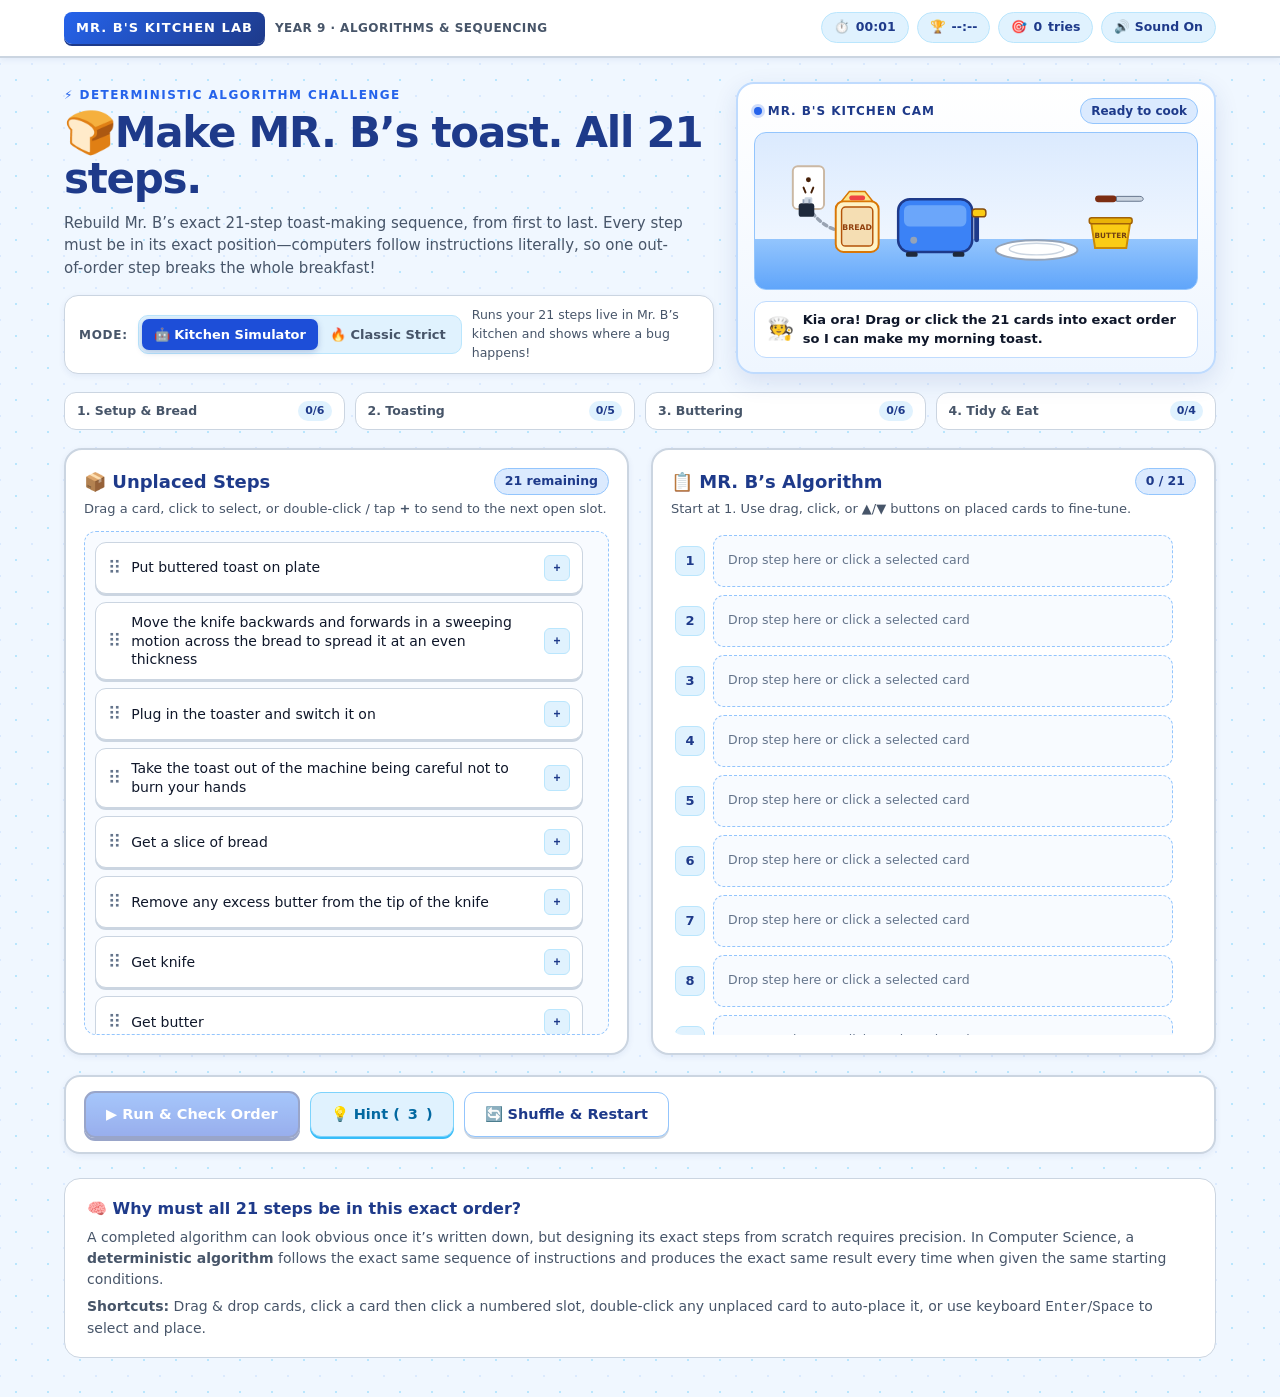
==== cs3toast.html @ d349ec79 "Add files via upload" ====
<!doctype html>
<html lang="en-NZ">
<head>
<meta charset="utf-8">
<meta name="viewport" content="width=device-width, initial-scale=1">
<title>MR. B's Toast | 21-Step Algorithm Challenge</title>
<meta name="description" content="Rebuild Mr. B's exact 21-step toast-making algorithm. Interactive Year 9 sequencing and debugging activity.">
<style>
  :root {
    color-scheme: light;
    --crust: #1d4ed8;
    --crust-dark: #1e3a8a;
    --toast: #2563eb;
    --toast-light: #60a5fa;
    --butter: #ffd84d;
    --butter-light: #fef3c7;
    --jam: #dc2626;
    --purple: #0284c7;
    --ink: #0f172a;
    --muted: #475569;
    --line: #cbd5e1;
    --paper: #ffffff;
    --bg: #f0f7ff;
    --surface: #e0f2fe;
    --success: #15803d;
    --success-bg: #f0fdf4;
    --error: #dc2626;
    --error-bg: #fef2f2;
    --shadow-sm: 0 2px 6px rgba(30, 58, 138, 0.07);
    --shadow-md: 0 8px 24px rgba(30, 58, 138, 0.12);
    --shadow-lg: 0 14px 36px rgba(30, 58, 138, 0.20);
  }

  * { box-sizing: border-box; }

  body {
    margin: 0;
    background: var(--bg);
    background-image:
      radial-gradient(#bae6fd 1.2px, transparent 1.2px),
      radial-gradient(#dbeafe 1.2px, var(--bg) 1.2px);
    background-size: 32px 32px;
    background-position: 0 0, 16px 16px;
    font: 16px/1.5 system-ui, -apple-system, BlinkMacSystemFont, "Segoe UI", Roboto, sans-serif;
    color: var(--ink);
    overflow-x: hidden;
  }

  /* Header */
  header {
    border-bottom: 2px solid var(--line);
    background: var(--paper);
    position: sticky;
    top: 0;
    z-index: 30;
    box-shadow: var(--shadow-sm);
  }

  .header-inner {
    max-width: 1200px;
    margin: auto;
    padding: 12px 24px;
    display: flex;
    justify-content: space-between;
    gap: 12px;
    align-items: center;
    flex-wrap: wrap;
  }

  .brand-wrap {
    display: flex;
    align-items: center;
    gap: 10px;
  }

  .brand-badge {
    background: linear-gradient(135deg, #2563eb 0%, #1e3a8a 100%);
    color: #ffffff;
    font-weight: 900;
    letter-spacing: 0.08em;
    font-size: 13px;
    padding: 6px 12px;
    border-radius: 8px;
    box-shadow: 0 2px 0 var(--crust-dark);
  }

  .tag {
    font-size: 12px;
    font-weight: 700;
    color: var(--muted);
    letter-spacing: 0.04em;
  }

  .hud {
    display: flex;
    align-items: center;
    gap: 8px;
    flex-wrap: wrap;
  }

  .pill {
    display: inline-flex;
    align-items: center;
    gap: 6px;
    background: var(--surface);
    border: 1px solid #bae6fd;
    border-radius: 999px;
    padding: 5px 12px;
    font-size: 12.5px;
    font-weight: 700;
    color: var(--crust-dark);
    font-variant-numeric: tabular-nums;
  }

  .pill button, button.icon-btn {
    appearance: none;
    background: transparent;
    border: 0;
    font: inherit;
    font-weight: 700;
    color: inherit;
    cursor: pointer;
    padding: 0;
    display: inline-flex;
    align-items: center;
    gap: 5px;
  }

  button.icon-btn {
    background: var(--surface);
    border: 1px solid #bae6fd;
    border-radius: 999px;
    padding: 5px 12px;
    font-size: 12.5px;
    color: var(--crust-dark);
    transition: transform 0.1s, background 0.15s, border-color 0.15s;
  }

  button.icon-btn:hover {
    border-color: var(--toast);
    background: #dbeafe;
  }

  button.icon-btn:active {
    transform: translateY(1px);
  }

  /* Main Container */
  main {
    max-width: 1200px;
    margin: auto;
    padding: 24px 24px 40px;
  }

  .hero-grid {
    display: grid;
    grid-template-columns: 1.15fr 0.85fr;
    gap: 22px;
    align-items: stretch;
  }

  .eyebrow {
    display: inline-flex;
    align-items: center;
    gap: 6px;
    font-size: 12px;
    font-weight: 800;
    letter-spacing: 0.12em;
    color: var(--toast);
    text-transform: uppercase;
    margin: 0 0 6px;
  }

  h1 {
    font-size: clamp(28px, 3.8vw, 42px);
    line-height: 1.1;
    letter-spacing: -0.03em;
    margin: 0 0 10px;
    color: var(--crust-dark);
  }

  h1 .toast-icon {
    display: inline-block;
    animation: bobble 2.8s ease-in-out infinite;
    transform-origin: bottom center;
  }

  @keyframes bobble {
    0%, 100% { transform: rotate(-3deg) translateY(0); }
    50% { transform: rotate(4deg) translateY(-3px); }
  }

  .intro {
    color: var(--muted);
    font-size: 15px;
    margin: 0 0 16px;
    max-width: 65ch;
  }

  /* Mode Switcher */
  .mode-bar {
    display: flex;
    flex-wrap: wrap;
    align-items: center;
    gap: 10px;
    background: var(--paper);
    border: 1.5px solid var(--line);
    border-radius: 14px;
    padding: 10px 14px;
    box-shadow: var(--shadow-sm);
  }

  .mode-label {
    font-size: 12px;
    font-weight: 800;
    text-transform: uppercase;
    letter-spacing: 0.06em;
    color: var(--muted);
  }

  .segmented {
    display: inline-flex;
    background: var(--surface);
    border-radius: 10px;
    padding: 3px;
    border: 1px solid #bae6fd;
  }

  .segmented button {
    appearance: none;
    border: 0;
    background: transparent;
    padding: 6px 12px;
    border-radius: 7px;
    font: inherit;
    font-size: 13px;
    font-weight: 700;
    color: var(--muted);
    cursor: pointer;
    transition: all 0.15s ease;
  }

  .segmented button[aria-pressed="true"] {
    background: var(--crust);
    color: #ffffff;
    box-shadow: 0 2px 6px rgba(30, 58, 138, 0.25);
  }

  .mode-desc {
    font-size: 12.5px;
    color: var(--muted);
    flex: 1 1 200px;
  }

  /* Interactive Kitchen Stage */
  .stage-card {
    background: linear-gradient(180deg, #ffffff 0%, #eff6ff 100%);
    border: 2px solid #bfdbfe;
    border-radius: 18px;
    padding: 14px 16px;
    box-shadow: var(--shadow-md);
    display: flex;
    flex-direction: column;
    justify-content: space-between;
    position: relative;
    overflow: hidden;
  }

  .stage-header {
    display: flex;
    justify-content: space-between;
    align-items: center;
    gap: 8px;
    margin-bottom: 6px;
  }

  .stage-title {
    font-size: 12px;
    font-weight: 800;
    letter-spacing: 0.08em;
    text-transform: uppercase;
    color: var(--crust-dark);
    display: flex;
    align-items: center;
    gap: 6px;
  }

  .live-dot {
    width: 8px;
    height: 8px;
    border-radius: 50%;
    background: #2563eb;
    box-shadow: 0 0 0 3px rgba(37, 99, 235, 0.22);
  }

  .stage-status {
    font-size: 12px;
    font-weight: 700;
    color: var(--crust-dark);
    background: #dbeafe;
    padding: 3px 10px;
    border-radius: 999px;
    border: 1px solid #93c5fd;
  }

  .kitchen-viewport {
    width: 100%;
    height: 158px;
    border-radius: 12px;
    background: linear-gradient(180deg, #dbeafe 0%, #eff6ff 68%, #93c5fd 68%, #60a5fa 100%);
    border: 1.5px solid #93c5fd;
    position: relative;
    overflow: hidden;
  }

  .kitchen-viewport svg {
    width: 100%;
    height: 100%;
    display: block;
  }

  .speech-bubble {
    margin-top: 8px;
    background: var(--paper);
    border: 1.5px solid #bfdbfe;
    border-radius: 12px;
    padding: 8px 12px;
    font-size: 13px;
    font-weight: 600;
    color: var(--ink);
    display: flex;
    align-items: center;
    gap: 9px;
    min-height: 44px;
    transition: border-color 0.2s, background 0.2s;
  }

  .speech-bubble.error {
    border-color: var(--error);
    background: var(--error-bg);
    color: #991b1b;
  }

  .speech-bubble.success {
    border-color: var(--success);
    background: var(--success-bg);
    color: #14532d;
  }

  .mr-b-avatar {
    font-size: 22px;
    flex: none;
    line-height: 1;
  }

  /* Phase Progress Strip */
  .phases-bar {
    display: grid;
    grid-template-columns: repeat(4, 1fr);
    gap: 10px;
    margin-top: 18px;
  }

  .phase-chip {
    background: var(--paper);
    border: 1.5px solid var(--line);
    border-radius: 12px;
    padding: 8px 12px;
    display: flex;
    align-items: center;
    justify-content: space-between;
    gap: 8px;
    font-size: 12.5px;
    font-weight: 700;
    color: var(--muted);
    transition: all 0.2s ease;
  }

  .phase-chip.active {
    border-color: var(--toast);
    color: var(--crust-dark);
    background: #eff6ff;
  }

  .phase-chip.done {
    border-color: #4ade80;
    background: var(--success-bg);
    color: var(--success);
  }

  .phase-count {
    font-size: 11px;
    padding: 2px 7px;
    border-radius: 999px;
    background: var(--surface);
    color: var(--crust-dark);
    font-variant-numeric: tabular-nums;
  }

  .phase-chip.done .phase-count {
    background: #bbf7d0;
    color: #14532d;
  }

  /* Two-Column Workspace */
  .layout {
    display: grid;
    grid-template-columns: 1fr 1fr;
    gap: 22px;
    margin-top: 18px;
  }

  .panel {
    background: var(--paper);
    border: 2px solid #cbd5e1;
    border-radius: 18px;
    padding: 18px;
    box-shadow: var(--shadow-sm);
    display: flex;
    flex-direction: column;
  }

  .heading {
    display: flex;
    justify-content: space-between;
    gap: 12px;
    align-items: center;
    margin-bottom: 4px;
  }

  h2 {
    font-size: 18px;
    margin: 0;
    color: var(--crust-dark);
    display: flex;
    align-items: center;
    gap: 8px;
  }

  .count {
    font-size: 12.5px;
    font-weight: 800;
    font-variant-numeric: tabular-nums;
    color: var(--crust-dark);
    background: #dbeafe;
    border: 1px solid #93c5fd;
    padding: 3px 10px;
    border-radius: 999px;
  }

  .hint {
    font-size: 13px;
    color: var(--muted);
    margin: 0 0 12px;
  }

  .bank, .sequence {
    height: clamp(380px, 56vh, 600px);
    min-height: 360px;
    overflow-y: auto;
    overscroll-behavior: contain;
    scrollbar-gutter: stable;
    padding: 4px 8px 8px 4px;
    display: flex;
    flex-direction: column;
    gap: 8px;
    border-radius: 12px;
  }

  .bank {
    background: #f8fbff;
    border: 1.5px dashed #93c5fd;
    padding: 10px;
    transition: background 0.15s, border-color 0.15s;
  }

  .bank.empty {
    justify-content: center;
    align-items: center;
  }

  .bank.empty:after {
    content: "🍞 All 21 steps placed! Hit Check / Run Algorithm below.";
    padding: 24px;
    font-size: 14px;
    font-weight: 700;
    color: var(--muted);
    text-align: center;
  }

  /* Step Cards */
  .card {
    appearance: none;
    display: flex;
    align-items: center;
    text-align: left;
    gap: 10px;
    width: 100%;
    border: 1.5px solid #cbd5e1;
    background: var(--paper);
    border-radius: 11px;
    padding: 10px 12px;
    min-height: 52px;
    font: inherit;
    font-size: 14px;
    font-weight: 500;
    line-height: 1.35;
    color: var(--ink);
    cursor: grab;
    user-select: none;
    touch-action: none;
    flex-shrink: 0;
    box-shadow: 0 2px 0 #cbd5e1;
    transition: transform 0.12s, border-color 0.12s, box-shadow 0.12s, background 0.12s;
  }

  .grip {
    font-size: 18px;
    color: #64748b;
    flex: none;
    line-height: 1;
  }

  .card-text {
    flex: 1;
    overflow-wrap: anywhere;
  }

  .card-actions {
    display: flex;
    align-items: center;
    gap: 4px;
    flex: none;
  }

  .mini-btn {
    appearance: none;
    border: 1px solid #bae6fd;
    background: var(--surface);
    color: var(--crust-dark);
    border-radius: 6px;
    width: 26px;
    height: 26px;
    font-size: 12px;
    font-weight: 800;
    display: inline-flex;
    align-items: center;
    justify-content: center;
    cursor: pointer;
    transition: background 0.12s, border-color 0.12s;
  }

  .mini-btn:hover {
    background: #bae6fd;
    border-color: var(--toast);
  }

  .card:hover:not(:disabled) {
    border-color: var(--toast);
    transform: translateY(-1px);
    box-shadow: 0 4px 10px rgba(37, 99, 235, 0.14);
  }

  .card[aria-pressed="true"] {
    outline: 3px solid var(--toast);
    outline-offset: 1px;
    background: #eff6ff;
    border-color: var(--toast);
  }

  .card:focus-visible, button:focus-visible, .slot:focus-visible {
    outline: 3px solid var(--purple);
    outline-offset: 2px;
  }

  .card.dragging {
    opacity: 0.35;
  }

  .card.hint-glow {
    animation: pulseBlue 1.2s ease-in-out 3;
    border-color: #2563eb;
    background: #dbeafe;
  }

  @keyframes pulseBlue {
    0%, 100% { box-shadow: 0 0 0 0 rgba(37, 99, 235, 0.65); }
    50% { box-shadow: 0 0 0 8px rgba(37, 99, 235, 0); }
  }

  /* Sequence Rows & Slots */
  .row {
    display: grid;
    grid-template-columns: 30px 1fr;
    gap: 8px;
    align-items: center;
    flex-shrink: 0;
  }

  .number {
    font-size: 13px;
    font-weight: 800;
    color: var(--crust-dark);
    background: var(--surface);
    border: 1px solid #bae6fd;
    border-radius: 8px;
    height: 30px;
    display: flex;
    align-items: center;
    justify-content: center;
    font-variant-numeric: tabular-nums;
  }

  .row.sim-running .number {
    background: #2563eb;
    color: #ffffff;
    border-color: #1d4ed8;
    transform: scale(1.1);
  }

  .row.sim-ok .number {
    background: #16a34a;
    color: white;
    border-color: #15803d;
  }

  .row.sim-fail .number {
    background: var(--error);
    color: white;
    border-color: #991b1b;
  }

  .slot {
    min-height: 52px;
    border: 1.5px dashed #93c5fd;
    background: #f8fbff;
    border-radius: 11px;
    display: flex;
    align-items: center;
    position: relative;
    cursor: pointer;
    transition: background 0.12s, border-color 0.12s;
  }

  .slot.empty:after {
    content: "Drop step here or click a selected card";
    font-size: 12.5px;
    color: #64748b;
    padding: 12px 14px;
  }

  .slot.over, .bank.over {
    background: #dbeafe;
    border-color: var(--toast);
    border-style: solid;
  }

  .slot .card {
    border: 0;
    box-shadow: none;
    min-height: 49px;
    border-radius: 9.5px;
    background: #ffffff;
  }

  .row.sim-running .slot {
    border: 2px solid var(--toast);
    background: #eff6ff;
    box-shadow: 0 0 0 4px rgba(37, 99, 235, 0.2);
  }

  .row.sim-ok .slot {
    border: 2px solid #4ade80;
    background: var(--success-bg);
  }

  .row.sim-fail .slot {
    border: 2px solid var(--error);
    background: var(--error-bg);
    animation: shake 0.45s cubic-bezier(.36,.07,.19,.97) both;
  }

  .completed .slot {
    border-style: solid;
    border-color: #4ade80;
    background: var(--success-bg);
  }

  .completed .card {
    cursor: default;
    background: var(--success-bg);
  }

  .completed .number {
    background: var(--success);
    color: white;
    border-color: var(--success);
  }

  /* Controls Bar */
  .controls {
    display: flex;
    justify-content: space-between;
    align-items: center;
    gap: 16px;
    margin-top: 20px;
    background: var(--paper);
    border: 2px solid #cbd5e1;
    border-radius: 16px;
    padding: 14px 18px;
    box-shadow: var(--shadow-sm);
    flex-wrap: wrap;
  }

  .buttons {
    display: flex;
    gap: 10px;
    flex-wrap: wrap;
    align-items: center;
  }

  button.action {
    border: 2px solid var(--crust-dark);
    background: linear-gradient(180deg, #3b82f6 0%, #1d4ed8 100%);
    color: #ffffff;
    border-radius: 11px;
    padding: 11px 20px;
    font: inherit;
    font-size: 14.5px;
    font-weight: 800;
    cursor: pointer;
    box-shadow: 0 3px 0 var(--crust-dark);
    display: inline-flex;
    align-items: center;
    gap: 8px;
    transition: transform 0.1s, filter 0.15s;
  }

  button.action:hover:not(:disabled) {
    filter: brightness(1.08);
    transform: translateY(-1px);
  }

  button.action:active:not(:disabled) {
    transform: translateY(2px);
    box-shadow: 0 1px 0 var(--crust-dark);
  }

  button.secondary {
    background: var(--paper);
    color: var(--crust-dark);
    border: 1.5px solid #93c5fd;
    box-shadow: 0 2px 0 #cbd5e1;
  }

  button.secondary:hover:not(:disabled) {
    background: #eff6ff;
    border-color: var(--toast);
  }

  button.hint-btn {
    background: #e0f2fe;
    color: #0369a1;
    border: 1.5px solid #7dd3fc;
    box-shadow: 0 2px 0 #38bdf8;
  }

  button.hint-btn:hover:not(:disabled) {
    background: #bae6fd;
  }

  button:disabled {
    opacity: 0.45;
    cursor: not-allowed;
    transform: none !important;
  }

  .feedback {
    font-size: 16px;
    font-weight: 800;
    min-height: 26px;
    margin: 0;
  }

  .feedback.error { color: var(--error); }
  .feedback.success { color: var(--success); }

  /* Explanation Footer */
  .explanation {
    margin-top: 24px;
    background: var(--paper);
    border: 1.5px solid #cbd5e1;
    border-radius: 16px;
    padding: 18px 22px;
  }

  .explanation h2 {
    font-size: 16px;
    margin-bottom: 6px;
  }

  .explanation p {
    font-size: 14px;
    color: var(--muted);
    margin: 6px 0 0;
  }

  .note {
    font-size: 12.5px;
    color: var(--muted);
    margin-top: 12px;
  }

  /* Touch Ghost & Confetti Canvas */
  .touch-ghost {
    position: fixed;
    pointer-events: none;
    z-index: 50;
    width: 300px;
    opacity: 0.94;
    box-shadow: var(--shadow-lg);
    transform: rotate(2deg);
  }

  #confetti-canvas {
    position: fixed;
    inset: 0;
    pointer-events: none;
    z-index: 60;
  }

  @keyframes shake {
    10%, 90% { transform: translate3d(-2px, 0, 0); }
    20%, 80% { transform: translate3d(4px, 0, 0); }
    30%, 50%, 70% { transform: translate3d(-6px, 0, 0); }
    40%, 60% { transform: translate3d(6px, 0, 0); }
  }

  .shake-panel {
    animation: shake 0.5s cubic-bezier(.36,.07,.19,.97) both;
  }

  /* Responsive */
  @media (max-width: 900px) {
    .hero-grid {
      grid-template-columns: 1fr;
    }
    .phases-bar {
      grid-template-columns: repeat(2, 1fr);
    }
  }

  @media (max-width: 700px) {
    .header-inner { padding: 10px 14px; }
    .tag { display: none; }
    main { padding: 16px 12px 32px; }
    .layout {
      grid-template-columns: 1fr 1fr;
      gap: 10px;
    }
    .panel {
      padding: 10px 8px;
      border-radius: 14px;
    }
    h2 { font-size: 14px; }
    .hint { font-size: 11.5px; min-height: 34px; }
    .card {
      font-size: 12px;
      padding: 8px 7px;
      min-height: 62px;
      gap: 5px;
    }
    .card-actions {
      flex-direction: column;
      gap: 2px;
    }
    .mini-btn {
      width: 22px;
      height: 22px;
      font-size: 10px;
    }
    .slot { min-height: 62px; }
    .slot .card { min-height: 59px; }
    .slot.empty:after { font-size: 11px; padding: 8px; }
    .row { grid-template-columns: 22px 1fr; gap: 4px; }
    .number { font-size: 11px; height: 24px; }
    .bank, .sequence { height: 54vh; min-height: 340px; }
    .touch-ghost { width: 220px; }
    .controls { flex-direction: column; align-items: stretch; }
    .buttons { justify-content: center; }
  }

  @media (prefers-reduced-motion: reduce) {
    * { transition: none !important; animation: none !important; }
  }
</style>
</head>
<body>
<canvas id="confetti-canvas"></canvas>

<header>
  <div class="header-inner">
    <div class="brand-wrap">
      <span class="brand-badge">MR. B'S KITCHEN LAB</span>
      <span class="tag">YEAR 9 · ALGORITHMS &amp; SEQUENCING</span>
    </div>
    <div class="hud">
      <span class="pill" title="Elapsed time">⏱️ <span id="timer">00:00</span></span>
      <span class="pill" title="Best completion time">🏆 <span id="best-time">--:--</span></span>
      <span class="pill" title="Attempts made">🎯 <span id="attempts">0</span> tries</span>
      <button type="button" class="icon-btn" id="sound-toggle" aria-pressed="true" title="Toggle sound effects">🔊 Sound On</button>
    </div>
  </div>
</header>

<main>
  <div class="hero-grid">
    <div>
      <p class="eyebrow">⚡ Deterministic Algorithm Challenge</p>
      <h1><span class="toast-icon" aria-hidden="true">🍞</span>Make MR. B’s toast. All 21 steps.</h1>
      <p class="intro">Rebuild Mr. B’s exact 21-step toast-making sequence, from first to last. Every step must be in its exact position—computers follow instructions literally, so one out-of-order step breaks the whole breakfast!</p>
      <div class="mode-bar" role="region" aria-label="Game mode selection">
        <span class="mode-label">Mode:</span>
        <div class="segmented" role="group" aria-label="Choose verification mode">
          <button type="button" id="mode-sim" aria-pressed="true">🤖 Kitchen Simulator</button>
          <button type="button" id="mode-classic" aria-pressed="false">🔥 Classic Strict</button>
        </div>
        <span class="mode-desc" id="mode-desc">Runs your 21 steps live in Mr. B’s kitchen and shows where a bug happens!</span>
      </div>
    </div>

    <!-- Live Interactive Kitchen Stage -->
    <aside class="stage-card" aria-label="Mr. B's Kitchen Visualizer">
      <div class="stage-header">
        <span class="stage-title"><span class="live-dot"></span> MR. B's Kitchen Cam</span>
        <span class="stage-status" id="stage-status">Ready to cook</span>
      </div>
      <div class="kitchen-viewport" id="kitchen-viewport">
        <svg viewBox="0 0 420 160" aria-hidden="true">
          <!-- Wall Outlet -->
          <g id="viz-outlet" transform="translate(22, 34)">
            <rect x="0" y="0" width="32" height="44" rx="5" fill="#ffffff" stroke="#cbb8a3" stroke-width="2"/>
            <circle cx="16" cy="14" r="2.5" fill="#462008"/>
            <line x1="11" y1="22" x2="13" y2="27" stroke="#462008" stroke-width="2" stroke-linecap="round"/>
            <line x1="21" y1="22" x2="19" y2="27" stroke="#462008" stroke-width="2" stroke-linecap="round"/>
            <!-- Switch indicator -->
            <rect id="viz-switch" x="12" y="32" width="8" height="6" rx="1.5" fill="#cbd5e1"/>
          </g>

          <!-- Power Cord -->
          <path id="viz-cord" d="M 95 96 Q 65 110 42 82" fill="none" stroke="#334155" stroke-width="3.5" stroke-linecap="round" stroke-dasharray="4 4" opacity="0.45"/>
          <!-- Plug Head -->
          <g id="viz-plug" transform="translate(28, 72)">
            <rect x="0" y="0" width="16" height="14" rx="3" fill="#1e293b"/>
            <line x1="5" y1="-4" x2="5" y2="0" stroke="#94a3b8" stroke-width="2"/>
            <line x1="11" y1="-4" x2="11" y2="0" stroke="#94a3b8" stroke-width="2"/>
          </g>

          <!-- Bread Bag -->
          <g id="viz-bread-bag" transform="translate(66, 56)">
            <rect x="0" y="14" width="44" height="52" rx="8" fill="#fef3c7" stroke="#d97706" stroke-width="2"/>
            <!-- Bread slices inside -->
            <rect x="6" y="20" width="32" height="40" rx="4" fill="#f5deb3" stroke="#b45309" stroke-width="1.5"/>
            <text x="22" y="44" font-size="8" font-weight="800" fill="#92400e" text-anchor="middle">BREAD</text>
            <!-- Bag top neck -->
            <path id="viz-bag-top" d="M 6 14 L 14 4 L 30 4 L 38 14 Z" fill="#fde68a" stroke="#d97706" stroke-width="1.5"/>
            <!-- Clip -->
            <rect id="viz-bag-clip" x="14" y="8" width="16" height="5" rx="2" fill="#ef4444"/>
          </g>

          <!-- Slice on Counter / In Toaster / On Plate -->
          <g id="viz-slice" transform="translate(148, 42)" opacity="0">
            <path d="M 4 12 C 0 12 0 4 6 2 C 14 -1 26 -1 34 2 C 40 4 40 12 36 12 L 35 34 C 35 36 33 38 30 38 L 10 38 C 7 38 5 36 5 34 Z" fill="#f5deb3" stroke="#854d0e" stroke-width="2.5" id="viz-slice-body"/>
            <!-- Butter spread layer -->
            <path id="viz-butter-spread" d="M 10 14 Q 20 10 30 14 Q 31 24 28 30 Q 20 33 11 30 Q 9 22 10 14 Z" fill="#fde047" opacity="0"/>
          </g>

          <!-- Toaster -->
          <g id="viz-toaster" transform="translate(126, 62)">
            <!-- Glow inside slots -->
            <rect id="viz-heater-glow" x="14" y="2" width="56" height="8" rx="3" fill="#ff4500" opacity="0"/>
            <!-- Main Blue Chrome Body -->
            <rect x="4" y="6" width="76" height="54" rx="12" fill="#3b82f6" stroke="#1e3a8a" stroke-width="2.5"/>
            <rect x="10" y="12" width="64" height="22" rx="6" fill="#93c5fd" opacity="0.55"/>
            <!-- Feet -->
            <rect x="12" y="60" width="12" height="5" rx="2" fill="#1e293b"/>
            <rect x="60" y="60" width="12" height="5" rx="2" fill="#1e293b"/>
            <!-- Lever Track & Handle -->
            <rect x="82" y="16" width="5" height="34" rx="2.5" fill="#1e3a8a"/>
            <g id="viz-lever" transform="translate(80, 16)">
              <rect x="0" y="0" width="14" height="8" rx="3" fill="#facc15" stroke="#854d0e" stroke-width="1.5"/>
            </g>
            <!-- Power LED -->
            <circle id="viz-toaster-led" cx="20" cy="48" r="3.5" fill="#94a3b8"/>
          </g>

          <!-- Plate -->
          <g id="viz-plate" transform="translate(230, 108)">
            <ellipse cx="42" cy="12" rx="42" ry="10" fill="#ffffff" stroke="#94a3b8" stroke-width="2"/>
            <ellipse cx="42" cy="11" rx="28" ry="6" fill="none" stroke="#cbd5e1" stroke-width="1.5"/>
          </g>

          <!-- Butter Tub -->
          <g id="viz-butter-tub" transform="translate(324, 82)">
            <path d="M 4 10 L 44 10 L 40 36 L 8 36 Z" fill="#facc15" stroke="#ca8a04" stroke-width="2"/>
            <text x="24" y="26" font-size="7.5" font-weight="900" fill="#713f12" text-anchor="middle">BUTTER</text>
            <!-- Tub Lid -->
            <rect id="viz-butter-lid" x="2" y="5" width="44" height="6" rx="2.5" fill="#eab308" stroke="#a16207" stroke-width="1.5"/>
          </g>

          <!-- Butter Knife -->
          <g id="viz-knife" transform="translate(332, 62)">
            <!-- Handle -->
            <rect x="0" y="2" width="22" height="7" rx="3.5" fill="#7c2d12"/>
            <!-- Blade -->
            <path d="M 22 3 L 46 3 C 50 3 51 8 46 8 L 22 8 Z" fill="#cbd5e1" stroke="#64748b" stroke-width="1"/>
            <!-- Butter blob on tip -->
            <ellipse id="viz-knife-butter" cx="45" cy="5.5" rx="5" ry="3.5" fill="#fef08a" stroke="#eab308" stroke-width="1" opacity="0"/>
          </g>

          <!-- Sparks / Smoke / Glitch FX layer -->
          <g id="viz-fx" opacity="0">
            <text x="210" y="42" font-size="26" text-anchor="middle" id="viz-fx-emoji">💥</text>
          </g>
        </svg>
      </div>
      <div class="speech-bubble" id="mr-b-speech" role="status" aria-live="polite">
        <span class="mr-b-avatar" id="mr-b-avatar" aria-hidden="true">🧑‍🍳</span>
        <span id="mr-b-text">Kia ora! Drag or click the 21 cards into exact order so I can make my morning toast.</span>
      </div>
    </aside>
  </div>

  <!-- 4 Algorithm Phases -->
  <div class="phases-bar" aria-label="Algorithm phases progress">
    <div class="phase-chip" id="phase-1"><span>1. Setup &amp; Bread</span><span class="phase-count" id="phase-1-count">0/6</span></div>
    <div class="phase-chip" id="phase-2"><span>2. Toasting</span><span class="phase-count" id="phase-2-count">0/5</span></div>
    <div class="phase-chip" id="phase-3"><span>3. Buttering</span><span class="phase-count" id="phase-3-count">0/6</span></div>
    <div class="phase-chip" id="phase-4"><span>4. Tidy &amp; Eat</span><span class="phase-count" id="phase-4-count">0/4</span></div>
  </div>

  <!-- Main Workspace -->
  <div class="layout" id="workspace">
    <section class="panel" aria-labelledby="bank-title">
      <div class="heading">
        <h2 id="bank-title">📦 Unplaced Steps</h2>
        <span class="count" id="remaining">21 remaining</span>
      </div>
      <p class="hint">Drag a card, click to select, or double-click / tap <strong>+</strong> to send to the next open slot.</p>
      <div class="bank" id="bank" aria-label="Unplaced instructions"></div>
    </section>

    <section class="panel" aria-labelledby="order-title">
      <div class="heading">
        <h2 id="order-title">📋 MR. B’s Algorithm</h2>
        <span class="count" id="progress">0 / 21</span>
      </div>
      <p class="hint">Start at 1. Use drag, click, or ▲/▼ buttons on placed cards to fine-tune.</p>
      <div class="sequence" id="sequence"></div>
    </section>
  </div>

  <!-- Action Controls -->
  <div class="controls">
    <div class="buttons">
      <button class="action" id="check" disabled>▶ Run &amp; Check Order</button>
      <button class="action hint-btn" id="hint-btn">💡 Hint (<span id="hints-left">3</span>)</button>
      <button class="action secondary" id="reset">🔄 Shuffle &amp; Restart</button>
    </div>
    <p id="feedback" class="feedback" role="status" aria-live="polite" aria-atomic="true"></p>
  </div>

  <section class="explanation" aria-labelledby="why-title">
    <h2 id="why-title">🧠 Why must all 21 steps be in this exact order?</h2>
    <p>A completed algorithm can look obvious once it’s written down, but designing its exact steps from scratch requires precision. In Computer Science, a <strong>deterministic algorithm</strong> follows the exact same sequence of instructions and produces the exact same result every time when given the same starting conditions.</p>
    <p class="note"><strong>Shortcuts:</strong> Drag &amp; drop cards, click a card then click a numbered slot, double-click any unplaced card to auto-place it, or use keyboard <kbd>Enter</kbd>/<kbd>Space</kbd> to select and place.</p>
  </section>
</main>

<script>
'use strict';

// Exact 21 steps & expected order preserved from original activity
const STEPS = [
  {"id": "1", "text": "Plug in the toaster and switch it on"},
  {"id": "2", "text": "Remove any excess butter from the tip of the knife"},
  {"id": "3", "text": "Place the toast on a plate"},
  {"id": "4", "text": "Put lid on butter"},
  {"id": "5", "text": "Find bag of bread"},
  {"id": "6", "text": "Get butter"},
  {"id": "7", "text": "Put buttered toast on plate"},
  {"id": "8", "text": "Push the lever to lower the toast"},
  {"id": "9", "text": "Get knife"},
  {"id": "10", "text": "Take the plate and toast away and eat (the toast only!)"},
  {"id": "11", "text": "Move the knife backwards and forwards in a sweeping motion across the bread to spread it at an even thickness"},
  {"id": "12", "text": "Place 5 grams of butter on the tip of the knife"},
  {"id": "13", "text": "Position the tip of the knife on the upwards side of the slice of bread with the butter between the knife and the bread"},
  {"id": "14", "text": "Get a slice of bread"},
  {"id": "15", "text": "Open bag"},
  {"id": "16", "text": "Put butter and bread away"},
  {"id": "17", "text": "Wait a few minutes for the toast to pop up out of the toaster"},
  {"id": "18", "text": "Place bread in the toaster"},
  {"id": "19", "text": "Put knife on bench"},
  {"id": "20", "text": "Take the toast out of the machine being careful not to burn your hands"},
  {"id": "21", "text": "Put clip back on bread bag"}
];

const EXPECTED_ORDER = ["1", "5", "15", "14", "21", "18", "8", "6", "9", "17", "20", "3", "12", "13", "11", "2", "7", "19", "4", "16", "10"];

const STEP_MESSAGES = {
  "1": "Click! Toaster plugged in and wall switch flipped ON.",
  "5": "Found the fresh loaf of bread on the bench.",
  "15": "Bread bag opened and ready.",
  "14": "Pulled out one fresh slice of bread.",
  "21": "Clip snapped back onto the bread bag so it stays fresh!",
  "18": "Slice dropped neatly into the toaster slot.",
  "8": "Lever pushed down — heating elements warming up!",
  "6": "Grabbed the tub of butter from the fridge.",
  "9": "Picked up a clean butter knife.",
  "17": "Waiting patiently... DING! Toast popped up golden brown!",
  "20": "Carefully lifted the hot toast out without burning fingers.",
  "3": "Placed the warm toast onto the plate.",
  "12": "Scooped 5 grams of butter onto the tip of the knife.",
  "13": "Positioned the buttered knife tip on the top face of the toast.",
  "11": "Swept the knife back and forth for an even layer of melted butter.",
  "2": "Wiped excess butter off the tip of the knife.",
  "7": "Placed the freshly buttered toast squarely on the plate.",
  "19": "Set the butter knife safely down on the bench.",
  "4": "Clicked the lid back onto the butter tub.",
  "16": "Put the butter and bread neatly back away.",
  "10": "Breakfast is served! Eating the toast (and ONLY the toast)!"
};

// State
let slots = Array(STEPS.length).fill(null);
let bank = [];
let selected = null;
let dragged = null;
let complete = false;
let simRunning = false;
let mode = 'sim'; // 'sim' | 'classic'
let soundOn = true;
let attempts = 0;
let hintsLeft = 3;
let timerSeconds = 0;
let timerInterval = null;
let bestTimeSeconds = null;

// DOM Elements
const bankEl = document.getElementById('bank');
const seqEl = document.getElementById('sequence');
const feedbackEl = document.getElementById('feedback');
const checkBtn = document.getElementById('check');
const hintBtn = document.getElementById('hint-btn');
const resetBtn = document.getElementById('reset');
const timerEl = document.getElementById('timer');
const bestTimeEl = document.getElementById('best-time');
const attemptsEl = document.getElementById('attempts');
const hintsLeftEl = document.getElementById('hints-left');
const soundToggleBtn = document.getElementById('sound-toggle');
const modeSimBtn = document.getElementById('mode-sim');
const modeClassicBtn = document.getElementById('mode-classic');
const modeDescEl = document.getElementById('mode-desc');
const mrBSpeechEl = document.getElementById('mr-b-speech');
const mrBAvatarEl = document.getElementById('mr-b-avatar');
const mrBTextEl = document.getElementById('mr-b-text');
const stageStatusEl = document.getElementById('stage-status');

// Web Audio API Sound Synthesizer (Zero external URLs)
let audioCtx = null;
function playTone(freq, type = 'sine', duration = 0.09, gainVal = 0.12, delay = 0) {
  if (!soundOn) return;
  try {
    if (!audioCtx) audioCtx = new (window.AudioContext || window.webkitAudioContext)();
    if (audioCtx.state === 'suspended') audioCtx.resume();
    const osc = audioCtx.createOscillator();
    const gain = audioCtx.createGain();
    osc.type = type;
    osc.frequency.setValueAtTime(freq, audioCtx.currentTime + delay);
    gain.gain.setValueAtTime(gainVal, audioCtx.currentTime + delay);
    gain.gain.exponentialRampToValueAtTime(0.001, audioCtx.currentTime + delay + duration);
    osc.connect(gain);
    gain.connect(audioCtx.destination);
    osc.start(audioCtx.currentTime + delay);
    osc.stop(audioCtx.currentTime + delay + duration);
  } catch (e) {
    // Ignore audio errors on restricted devices
  }
}

function sfxPlace() { playTone(520, 'triangle', 0.07, 0.12); }
function sfxSelect() { playTone(660, 'sine', 0.05, 0.08); }
function sfxStep() { playTone(440, 'sine', 0.06, 0.09); }
function sfxPop() {
  playTone(587.33, 'triangle', 0.1, 0.15, 0);
  playTone(880, 'triangle', 0.16, 0.15, 0.08);
}
function sfxError() {
  playTone(190, 'sawtooth', 0.18, 0.14, 0);
  playTone(145, 'sawtooth', 0.25, 0.14, 0.14);
}
function sfxWin() {
  [523.25, 659.25, 783.99, 1046.50].forEach((n, i) => {
    playTone(n, 'triangle', 0.22, 0.15, i * 0.11);
  });
}

// Timer formatting & management
function formatTime(sec) {
  const m = String(Math.floor(sec / 60)).padStart(2, '0');
  const s = String(sec % 60).padStart(2, '0');
  return `${m}:${s}`;
}

function startTimer() {
  stopTimer();
  timerInterval = setInterval(() => {
    if (!complete && !simRunning) {
      timerSeconds++;
      timerEl.textContent = formatTime(timerSeconds);
    }
  }, 1000);
}

function stopTimer() {
  if (timerInterval) {
    clearInterval(timerInterval);
    timerInterval = null;
  }
}

// Shuffle helper
function shuffled(ids) {
  const arr = [...ids];
  for (let i = arr.length - 1; i > 0; i--) {
    const j = Math.floor(Math.random() * (i + 1));
    [arr[i], arr[j]] = [arr[j], arr[i]];
  }
  return arr;
}

// Speech bubble & status updates
function setSpeech(text, type = '', avatar = '🧑‍🍳', status = null) {
  mrBTextEl.textContent = text;
  mrBAvatarEl.textContent = avatar;
  mrBSpeechEl.className = 'speech-bubble' + (type ? ' ' + type : '');
  if (status) stageStatusEl.textContent = status;
}

function setMessage(text, type = '') {
  feedbackEl.textContent = text;
  feedbackEl.className = 'feedback' + (type ? ' ' + type : '');
}

// Visual Kitchen SVG State Controller
function resetKitchenVisuals() {
  document.getElementById('viz-switch').setAttribute('fill', '#cbd5e1');
  document.getElementById('viz-cord').setAttribute('stroke-dasharray', '4 4');
  document.getElementById('viz-cord').setAttribute('opacity', '0.45');
  document.getElementById('viz-toaster-led').setAttribute('fill', '#94a3b8');
  document.getElementById('viz-heater-glow').setAttribute('opacity', '0');
  document.getElementById('viz-lever').setAttribute('transform', 'translate(80, 16)');
  document.getElementById('viz-bag-clip').setAttribute('opacity', '1');
  document.getElementById('viz-bag-top').setAttribute('transform', 'translate(0,0)');
  const slice = document.getElementById('viz-slice');
  slice.setAttribute('opacity', '0');
  slice.setAttribute('transform', 'translate(148, 42)');
  document.getElementById('viz-slice-body').setAttribute('fill', '#f5deb3');
  document.getElementById('viz-butter-spread').setAttribute('opacity', '0');
  document.getElementById('viz-butter-lid').setAttribute('transform', 'translate(0,0)');
  document.getElementById('viz-knife').setAttribute('transform', 'translate(332, 62)');
  document.getElementById('viz-knife-butter').setAttribute('opacity', '0');
  document.getElementById('viz-fx').setAttribute('opacity', '0');
}

function applyStepVisual(stepId) {
  const slice = document.getElementById('viz-slice');
  switch (stepId) {
    case "1": // Plug in toaster
      document.getElementById('viz-switch').setAttribute('fill', '#22c55e');
      document.getElementById('viz-cord').removeAttribute('stroke-dasharray');
      document.getElementById('viz-cord').setAttribute('opacity', '1');
      document.getElementById('viz-toaster-led').setAttribute('fill', '#22c55e');
      break;
    case "5": // Find bread
      document.getElementById('viz-bread-bag').setAttribute('transform', 'translate(66, 52)');
      break;
    case "15": // Open bag
      document.getElementById('viz-bag-clip').setAttribute('opacity', '0');
      document.getElementById('viz-bag-top').setAttribute('transform', 'translate(0, -3)');
      break;
    case "14": // Get slice
      slice.setAttribute('opacity', '1');
      slice.setAttribute('transform', 'translate(115, 36)');
      break;
    case "21": // Clip back on
      document.getElementById('viz-bag-clip').setAttribute('opacity', '1');
      document.getElementById('viz-bag-top').setAttribute('transform', 'translate(0, 0)');
      break;
    case "18": // Place in toaster
      slice.setAttribute('opacity', '1');
      slice.setAttribute('transform', 'translate(148, 42)');
      break;
    case "8": // Lower lever
      document.getElementById('viz-lever').setAttribute('transform', 'translate(80, 40)');
      document.getElementById('viz-heater-glow').setAttribute('opacity', '0.95');
      slice.setAttribute('transform', 'translate(148, 56)');
      break;
    case "6": // Get butter
      document.getElementById('viz-butter-lid').setAttribute('transform', 'translate(10, -10) rotate(12)');
      break;
    case "9": // Get knife
      document.getElementById('viz-knife').setAttribute('transform', 'translate(310, 50) rotate(-12)');
      break;
    case "17": // Toast pops up
      document.getElementById('viz-lever').setAttribute('transform', 'translate(80, 16)');
      document.getElementById('viz-heater-glow').setAttribute('opacity', '0');
      document.getElementById('viz-slice-body').setAttribute('fill', '#d97706');
      slice.setAttribute('transform', 'translate(148, 36)');
      break;
    case "20": // Take toast out
      slice.setAttribute('transform', 'translate(210, 44)');
      break;
    case "3": // Place on plate
      slice.setAttribute('transform', 'translate(252, 76)');
      break;
    case "12": // 5g butter on knife
      document.getElementById('viz-knife-butter').setAttribute('opacity', '1');
      document.getElementById('viz-knife').setAttribute('transform', 'translate(295, 64) rotate(-8)');
      break;
    case "13": // Position knife on bread
      document.getElementById('viz-knife').setAttribute('transform', 'translate(254, 72)');
      break;
    case "11": // Spread butter
      document.getElementById('viz-butter-spread').setAttribute('opacity', '0.95');
      document.getElementById('viz-knife-butter').setAttribute('opacity', '0.2');
      break;
    case "2": // Remove excess butter
      document.getElementById('viz-knife-butter').setAttribute('opacity', '0');
      break;
    case "7": // Buttered toast on plate
      slice.setAttribute('transform', 'translate(252, 76)');
      break;
    case "19": // Knife on bench
      document.getElementById('viz-knife').setAttribute('transform', 'translate(332, 62)');
      break;
    case "4": // Lid on butter
      document.getElementById('viz-butter-lid').setAttribute('transform', 'translate(0, 0)');
      break;
    case "16": // Put butter & bread away
      document.getElementById('viz-bread-bag').setAttribute('transform', 'translate(66, 56)');
      break;
    case "10": // Eat toast!
      slice.setAttribute('opacity', '0');
      const fx = document.getElementById('viz-fx');
      document.getElementById('viz-fx-emoji').textContent = '😋✨';
      fx.setAttribute('opacity', '1');
      break;
  }
}

function showFailVisual(emoji = '💥') {
  const fx = document.getElementById('viz-fx');
  document.getElementById('viz-fx-emoji').textContent = emoji;
  fx.setAttribute('opacity', '1');
}

// Update the 4 Phase Progress Chips
function updatePhaseProgress() {
  const phases = [
    { el: 'phase-1', countEl: 'phase-1-count', start: 0, len: 6 },
    { el: 'phase-2', countEl: 'phase-2-count', start: 6, len: 5 },
    { el: 'phase-3', countEl: 'phase-3-count', start: 11, len: 6 },
    { el: 'phase-4', countEl: 'phase-4-count', start: 17, len: 4 }
  ];

  phases.forEach(p => {
    let filled = 0;
    let exact = 0;
    for (let i = p.start; i < p.start + p.len; i++) {
      if (slots[i] !== null) filled++;
      if (slots[i] === EXPECTED_ORDER[i]) exact++;
    }
    const chip = document.getElementById(p.el);
    const countSpan = document.getElementById(p.countEl);
    countSpan.textContent = `${filled}/${p.len}`;
    chip.classList.toggle('done', exact === p.len);
    chip.classList.toggle('active', filled > 0 && exact < p.len);
  });
}

// Reset game state
function reset(keepMessage = false) {
  if (simRunning) return;
  slots.fill(null);
  bank = shuffled(STEPS.map(s => s.id));
  selected = null;
  dragged = null;
  complete = false;
  hintsLeft = 3;
  hintsLeftEl.textContent = hintsLeft;
  hintBtn.disabled = false;
  timerSeconds = 0;
  timerEl.textContent = '00:00';
  document.querySelector('main').classList.remove('completed');
  resetKitchenVisuals();
  if (!keepMessage) {
    setMessage('');
    setSpeech('Kia ora! Drag or click the 21 cards into exact order so I can make my morning toast.', '', '🧑‍🍳', 'Ready to cook');
  }
  render();
  bankEl.scrollTop = 0;
  seqEl.scrollTop = 0;
  startTimer();
}

// Select / deselect a card
function selectCard(id) {
  if (complete || simRunning) return;
  selected = selected === id ? null : id;
  sfxSelect();
  document.querySelectorAll('.card').forEach(el => {
    el.setAttribute('aria-pressed', String(el.dataset.id === selected));
  });
}

// Place a card into target ('bank' or slot index 0..20)
function place(id, target) {
  if (complete || simRunning || !STEPS.some(s => s.id === id)) return;
  const source = slots.indexOf(id);
  const bankIndex = bank.indexOf(id);

  if (target === 'bank') {
    if (source < 0) return;
    slots[source] = null;
    bank.push(id);
  } else {
    if (!Number.isInteger(target) || target < 0 || target >= slots.length) return;
    const displaced = slots[target];
    if (source === target) return;
    if (source >= 0) {
      slots[source] = displaced;
    } else {
      bank.splice(bankIndex, 1);
      if (displaced) bank.push(displaced);
    }
    slots[target] = id;
  }

  selected = null;
  sfxPlace();
  setMessage('');
  render();

  // Live preview of placed step in Kitchen Cam
  if (target !== 'bank') {
    resetKitchenVisuals();
    for (let i = 0; i <= target; i++) {
      if (slots[i]) applyStepVisual(slots[i]);
    }
    const stepObj = STEPS.find(s => s.id === id);
    setSpeech(`Placed at #${target + 1}: "${stepObj.text}"`, '', '🧑‍🍳', `${slots.filter(Boolean).length}/21 placed`);
  }
}

// Quick-place unplaced card into the first open slot
function quickPlaceNextOpen(id) {
  if (complete || simRunning) return;
  const nextEmpty = slots.indexOf(null);
  if (nextEmpty !== -1) {
    place(id, nextEmpty);
    const row = seqEl.children[nextEmpty];
    if (row) row.scrollIntoView({ behavior: 'smooth', block: 'nearest' });
  }
}

// Swap adjacent placed slots
function nudgeSlot(slotIndex, delta) {
  if (complete || simRunning) return;
  const targetIndex = slotIndex + delta;
  if (targetIndex < 0 || targetIndex >= slots.length) return;
  const temp = slots[slotIndex];
  slots[slotIndex] = slots[targetIndex];
  slots[targetIndex] = temp;
  sfxPlace();
  render();
}

// Build a card DOM element
function createCardElement(id, slotIndex = -1) {
  const step = STEPS.find(s => s.id === id);
  const el = document.createElement('div');
  el.className = 'card';
  el.draggable = !complete && !simRunning;
  el.dataset.id = id;
  el.tabIndex = complete ? -1 : 0;
  el.setAttribute('role', 'button');
  el.setAttribute('aria-pressed', String(selected === id));

  const grip = document.createElement('span');
  grip.className = 'grip';
  grip.textContent = '⠿';
  grip.setAttribute('aria-hidden', 'true');

  const text = document.createElement('span');
  text.className = 'card-text';
  text.textContent = step.text;

  const actions = document.createElement('div');
  actions.className = 'card-actions';

  if (!complete) {
    if (slotIndex === -1) {
      const addBtn = document.createElement('button');
      addBtn.type = 'button';
      addBtn.className = 'mini-btn';
      addBtn.textContent = '+';
      addBtn.title = 'Place in next open slot';
      addBtn.setAttribute('aria-label', `Place "${step.text}" in next open slot`);
      addBtn.addEventListener('click', e => {
        e.stopPropagation();
        quickPlaceNextOpen(id);
      });
      actions.append(addBtn);
    } else {
      const upBtn = document.createElement('button');
      upBtn.type = 'button';
      upBtn.className = 'mini-btn';
      upBtn.textContent = '▲';
      upBtn.title = 'Move up one step';
      upBtn.disabled = slotIndex === 0;
      upBtn.addEventListener('click', e => {
        e.stopPropagation();
        nudgeSlot(slotIndex, -1);
      });

      const downBtn = document.createElement('button');
      downBtn.type = 'button';
      downBtn.className = 'mini-btn';
      downBtn.textContent = '▼';
      downBtn.title = 'Move down one step';
      downBtn.disabled = slotIndex === slots.length - 1;
      downBtn.addEventListener('click', e => {
        e.stopPropagation();
        nudgeSlot(slotIndex, 1);
      });

      const removeBtn = document.createElement('button');
      removeBtn.type = 'button';
      removeBtn.className = 'mini-btn';
      removeBtn.textContent = '✕';
      removeBtn.title = 'Return to unplaced steps';
      removeBtn.addEventListener('click', e => {
        e.stopPropagation();
        place(id, 'bank');
      });

      actions.append(upBtn, downBtn, removeBtn);
    }
  }

  el.append(grip, text, actions);

  // Interactions
  el.addEventListener('click', e => {
    e.stopPropagation();
    if (suppressClick) {
      suppressClick = false;
      return;
    }
    selectCard(id);
  });

  el.addEventListener('dblclick', e => {
    e.stopPropagation();
    if (slotIndex === -1) quickPlaceNextOpen(id);
  });

  el.addEventListener('keydown', e => {
    if (e.key === 'Enter' || e.key === ' ') {
      e.preventDefault();
      selectCard(id);
    }
  });

  el.addEventListener('dragstart', e => {
    if (complete || simRunning) {
      e.preventDefault();
      return;
    }
    dragged = id;
    e.dataTransfer.setData('text/plain', id);
    e.dataTransfer.effectAllowed = 'move';
    el.classList.add('dragging');
  });

  el.addEventListener('dragend', () => {
    dragged = null;
    document.querySelectorAll('.over,.dragging').forEach(node => node.classList.remove('over', 'dragging'));
  });

  el.addEventListener('pointerdown', e => {
    if (e.target.closest('.mini-btn')) return;
    startTouch(e, id, el);
  });

  return el;
}

// Render workspace
function render() {
  const bankScroll = bankEl.scrollTop;
  const seqScroll = seqEl.scrollTop;

  bankEl.replaceChildren(...bank.map(id => createCardElement(id, -1)));
  bankEl.classList.toggle('empty', bank.length === 0);

  seqEl.replaceChildren();
  slots.forEach((id, i) => {
    const row = document.createElement('div');
    row.className = 'row';
    row.dataset.row = i;

    const num = document.createElement('span');
    num.className = 'number';
    num.textContent = i + 1;

    const slot = document.createElement('div');
    slot.className = 'slot' + (id ? '' : ' empty');
    slot.dataset.slot = i;
    slot.tabIndex = complete ? -1 : 0;
    slot.setAttribute('role', 'button');
    slot.setAttribute('aria-label', `Step ${i + 1}: ${id ? STEPS.find(s => s.id === id).text : 'empty'}`);

    if (id) slot.append(createCardElement(id, i));

    slot.addEventListener('click', () => {
      if (selected) place(selected, i);
    });

    slot.addEventListener('keydown', e => {
      if (e.target === slot && (e.key === 'Enter' || e.key === ' ')) {
        e.preventDefault();
        if (selected) {
          place(selected, i);
          seqEl.children[i]?.querySelector('.slot')?.focus();
        }
      }
    });

    setupDropTarget(slot, i);
    row.append(num, slot);
    seqEl.append(row);
  });

  const placedCount = slots.filter(Boolean).length;
  document.getElementById('remaining').textContent = `${bank.length} remaining`;
  document.getElementById('progress').textContent = `${placedCount} / ${STEPS.length}`;
  checkBtn.disabled = complete || simRunning || slots.some(s => s === null);
  hintBtn.disabled = complete || simRunning || hintsLeft <= 0;

  updatePhaseProgress();

  bankEl.scrollTop = bankScroll;
  seqEl.scrollTop = seqScroll;
}

// HTML5 Drag & Drop target helper
function setupDropTarget(el, target) {
  el.addEventListener('dragover', e => {
    if (complete || simRunning) return;
    e.preventDefault();
    e.dataTransfer.dropEffect = 'move';
    el.classList.add('over');
  });
  el.addEventListener('dragleave', e => {
    if (!el.contains(e.relatedTarget)) el.classList.remove('over');
  });
  el.addEventListener('drop', e => {
    e.preventDefault();
    e.stopPropagation();
    el.classList.remove('over');
    place(dragged || e.dataTransfer.getData('text/plain'), target);
  });
}

// Pointer/Touch Drag Support with Auto-Scroll
let touch = null;
let suppressClick = false;
let autoScrollTimer = null;
let dragPoint = null;

function stopAutoScroll() {
  clearInterval(autoScrollTimer);
  autoScrollTimer = null;
  dragPoint = null;
}

function autoScroll() {
  if (!dragPoint || !touch?.ghost) return;
  const [x, y] = dragPoint;
  for (const el of [bankEl, seqEl]) {
    const r = el.getBoundingClientRect();
    if (x < r.left || x > r.right || y < r.top || y > r.bottom) continue;
    const delta = y < r.top + 48 ? -12 : y > r.bottom - 48 ? 12 : 0;
    if (delta) el.scrollTop += delta;
  }
}

function startTouch(e, id, el) {
  if (complete || simRunning || (e.pointerType === 'mouse' && e.button !== 0)) return;
  touch = { id, pointer: e.pointerId, x: e.clientX, y: e.clientY, el, ghost: null };
}

document.addEventListener('pointermove', e => {
  if (!touch || e.pointerId !== touch.pointer) return;
  if (!touch.ghost && Math.hypot(e.clientX - touch.x, e.clientY - touch.y) < 9) return;
  e.preventDefault();
  if (!touch.ghost) {
    touch.ghost = touch.el.cloneNode(true);
    touch.ghost.classList.add('touch-ghost');
    document.body.append(touch.ghost);
    touch.el.classList.add('dragging');
  }
  dragPoint = [e.clientX, e.clientY];
  if (!autoScrollTimer) autoScrollTimer = setInterval(autoScroll, 25);
  touch.ghost.style.left = (e.clientX - 110) + 'px';
  touch.ghost.style.top = (e.clientY - 26) + 'px';
  const over = document.elementFromPoint(e.clientX, e.clientY)?.closest('.slot,#bank');
  document.querySelectorAll('.over').forEach(node => node.classList.remove('over'));
  over?.classList.add('over');
}, { passive: false });

function endTouch(e) {
  if (!touch || e.pointerId !== touch.pointer) return;
  stopAutoScroll();
  const moved = !!touch.ghost;
  const id = touch.id;
  touch.ghost?.remove();
  touch.el.classList.remove('dragging');
  touch = null;
  document.querySelectorAll('.over').forEach(node => node.classList.remove('over'));
  if (moved) {
    suppressClick = true;
    setTimeout(() => { suppressClick = false; }, 350);
    const target = document.elementFromPoint(e.clientX, e.clientY)?.closest('.slot,#bank');
    if (target) {
      place(id, target === bankEl ? 'bank' : Number(target.dataset.slot));
    }
  }
}

document.addEventListener('pointerup', endTouch);
document.addEventListener('pointercancel', e => {
  if (touch && e.pointerId === touch.pointer) {
    stopAutoScroll();
    touch.ghost?.remove();
    touch.el.classList.remove('dragging');
    touch = null;
    document.querySelectorAll('.over').forEach(node => node.classList.remove('over'));
  }
});

// Bank drop & click-to-return
setupDropTarget(bankEl, 'bank');
bankEl.tabIndex = 0;
bankEl.addEventListener('click', e => {
  if (e.target === bankEl && selected) place(selected, 'bank');
});
bankEl.addEventListener('keydown', e => {
  if (e.target === bankEl && (e.key === 'Enter' || e.key === ' ')) {
    e.preventDefault();
    if (selected) place(selected, 'bank');
  }
});

// Hint System: places the first incorrect/empty step in its exact spot
hintBtn.addEventListener('click', () => {
  if (complete || simRunning || hintsLeft <= 0) return;
  const targetIdx = EXPECTED_ORDER.findIndex((expectedId, idx) => slots[idx] !== expectedId);
  if (targetIdx === -1) return;

  const correctId = EXPECTED_ORDER[targetIdx];
  place(correctId, targetIdx);
  hintsLeft--;
  hintsLeftEl.textContent = hintsLeft;
  hintBtn.disabled = hintsLeft <= 0;

  const row = seqEl.children[targetIdx];
  if (row) {
    row.scrollIntoView({ behavior: 'smooth', block: 'center' });
    const cardNode = row.querySelector('.card');
    if (cardNode) cardNode.classList.add('hint-glow');
  }
  const stepText = STEPS.find(s => s.id === correctId).text;
  setSpeech(`Hint used! Step ${targetIdx + 1} is "${stepText}".`, '', '💡', `${hintsLeft} hints left`);
});

// Diagnosis explanation when a step fails in Simulator mode
function explainBug(index, actualId, expectedId) {
  const actualStep = STEPS.find(s => s.id === actualId).text;
  const expectedStep = STEPS.find(s => s.id === expectedId).text;
  return `Bug at Step ${index + 1}! You ran "${actualStep}", but Mr. B needed to "${expectedStep}" first.`;
}

// Run & Check Algorithm
async function runVerification() {
  if (slots.some(s => s === null) || complete || simRunning) return;

  attempts++;
  attemptsEl.textContent = attempts;

  // Classic Strict Mode (instant check, reshuffles on any error)
  if (mode === 'classic') {
    const isExact = slots.every((id, i) => id === EXPECTED_ORDER[i]);
    if (isExact) {
      handleWin();
    } else {
      sfxError();
      const ws = document.getElementById('workspace');
      ws.classList.remove('shake-panel');
      void ws.offsetWidth;
      ws.classList.add('shake-panel');
      showFailVisual('💥');
      reset(true);
      setMessage('Incorrect — at least one step was out of order! Cards shuffled back.', 'error');
      setSpeech('Strict Mode: One wrong step crashed the algorithm, so everything reset!', 'error', '😵', 'Algorithm Failed');
    }
    return;
  }

  // Kitchen Simulator Mode (steps through sequentially!)
  simRunning = true;
  checkBtn.disabled = true;
  hintBtn.disabled = true;
  resetBtn.disabled = true;
  setMessage('Running algorithm step-by-step...', '');
  resetKitchenVisuals();

  const rows = Array.from(seqEl.children);
  rows.forEach(r => r.classList.remove('sim-running', 'sim-ok', 'sim-fail'));

  for (let i = 0; i < EXPECTED_ORDER.length; i++) {
    const row = rows[i];
    const actualId = slots[i];
    const expectedId = EXPECTED_ORDER[i];

    row.classList.add('sim-running');
    row.scrollIntoView({ behavior: 'smooth', block: 'nearest' });

    await new Promise(r => setTimeout(r, 230));

    if (actualId === expectedId) {
      row.classList.remove('sim-running');
      row.classList.add('sim-ok');
      applyStepVisual(actualId);
      if (actualId === "17") sfxPop();
      else sfxStep();
      setSpeech(`Step ${i + 1}: ${STEP_MESSAGES[actualId]}`, '', '🧑‍🍳', `Executing Step ${i + 1}/21`);
    } else {
      row.classList.remove('sim-running');
      row.classList.add('sim-fail');
      sfxError();
      showFailVisual('⚠️');
      const bugMsg = explainBug(i, actualId, expectedId);
      setMessage(`Stopped at Step ${i + 1} — fix the order and run again!`, 'error');
      setSpeech(bugMsg, 'error', '🤖', `Bug at Step ${i + 1}`);
      simRunning = false;
      checkBtn.disabled = false;
      hintBtn.disabled = hintsLeft <= 0;
      resetBtn.disabled = false;
      return;
    }
  }

  simRunning = false;
  resetBtn.disabled = false;
  handleWin();
}

function handleWin() {
  complete = true;
  selected = null;
  stopTimer();
  sfxWin();

  if (bestTimeSeconds === null || timerSeconds < bestTimeSeconds) {
    bestTimeSeconds = timerSeconds;
    bestTimeEl.textContent = formatTime(bestTimeSeconds);
  }

  document.querySelector('main').classList.add('completed');
  render();
  setMessage(`🎉 Perfect! All 21 steps executed in ${formatTime(timerSeconds)}!`, 'success');
  setSpeech('Ka pai! That deterministic algorithm made the best toast ever!', 'success', '🥳', 'Toast Complete!');
  launchConfetti();
}

// Mode Toggles
modeSimBtn.addEventListener('click', () => {
  if (simRunning) return;
  mode = 'sim';
  modeSimBtn.setAttribute('aria-pressed', 'true');
  modeClassicBtn.setAttribute('aria-pressed', 'false');
  modeDescEl.textContent = 'Runs your 21 steps live in Mr. B’s kitchen and shows where a bug happens!';
});

modeClassicBtn.addEventListener('click', () => {
  if (simRunning) return;
  mode = 'classic';
  modeClassicBtn.setAttribute('aria-pressed', 'true');
  modeSimBtn.setAttribute('aria-pressed', 'false');
  modeDescEl.textContent = 'All-or-nothing strict check: if even one step is wrong, all 21 cards shuffle back!';
});

// Sound Toggle
soundToggleBtn.addEventListener('click', () => {
  soundOn = !soundOn;
  soundToggleBtn.setAttribute('aria-pressed', String(soundOn));
  soundToggleBtn.textContent = soundOn ? '🔊 Sound On' : '🔇 Sound Off';
  if (soundOn) sfxSelect();
});

// Buttons & Keyboard Escape
checkBtn.addEventListener('click', runVerification);
resetBtn.addEventListener('click', () => reset());
document.addEventListener('keydown', e => {
  if (e.key === 'Escape') {
    selected = null;
    document.querySelectorAll('.card').forEach(el => el.setAttribute('aria-pressed', 'false'));
  }
});

// Lightweight Confetti Celebration
function launchConfetti() {
  const canvas = document.getElementById('confetti-canvas');
  const ctx = canvas.getContext('2d');
  canvas.width = window.innerWidth;
  canvas.height = window.innerHeight;

  const colors = ['#2563eb', '#60a5fa', '#ffd84d', '#22c55e', '#1e3a8a'];
  const pieces = Array.from({ length: 95 }, () => ({
    x: Math.random() * canvas.width,
    y: -20 - Math.random() * canvas.height * 0.4,
    w: 7 + Math.random() * 7,
    h: 5 + Math.random() * 6,
    color: colors[Math.floor(Math.random() * colors.length)],
    vy: 2.5 + Math.random() * 3.5,
    vx: -2 + Math.random() * 4,
    rot: Math.random() * Math.PI * 2,
    vrot: -0.1 + Math.random() * 0.2
  }));

  let frame = 0;
  function step() {
    ctx.clearRect(0, 0, canvas.width, canvas.height);
    pieces.forEach(p => {
      p.x += p.vx;
      p.y += p.vy;
      p.rot += p.vrot;
      ctx.save();
      ctx.translate(p.x, p.y);
      ctx.rotate(p.rot);
      ctx.fillStyle = p.color;
      ctx.fillRect(-p.w / 2, -p.h / 2, p.w, p.h);
      ctx.restore();
    });
    frame++;
    if (frame < 160) {
      requestAnimationFrame(step);
    } else {
      ctx.clearRect(0, 0, canvas.width, canvas.height);
    }
  }
  requestAnimationFrame(step);
}

// Initialize on load
window.addEventListener('load', () => {
  reset();
});
</script>
</body>
</html>
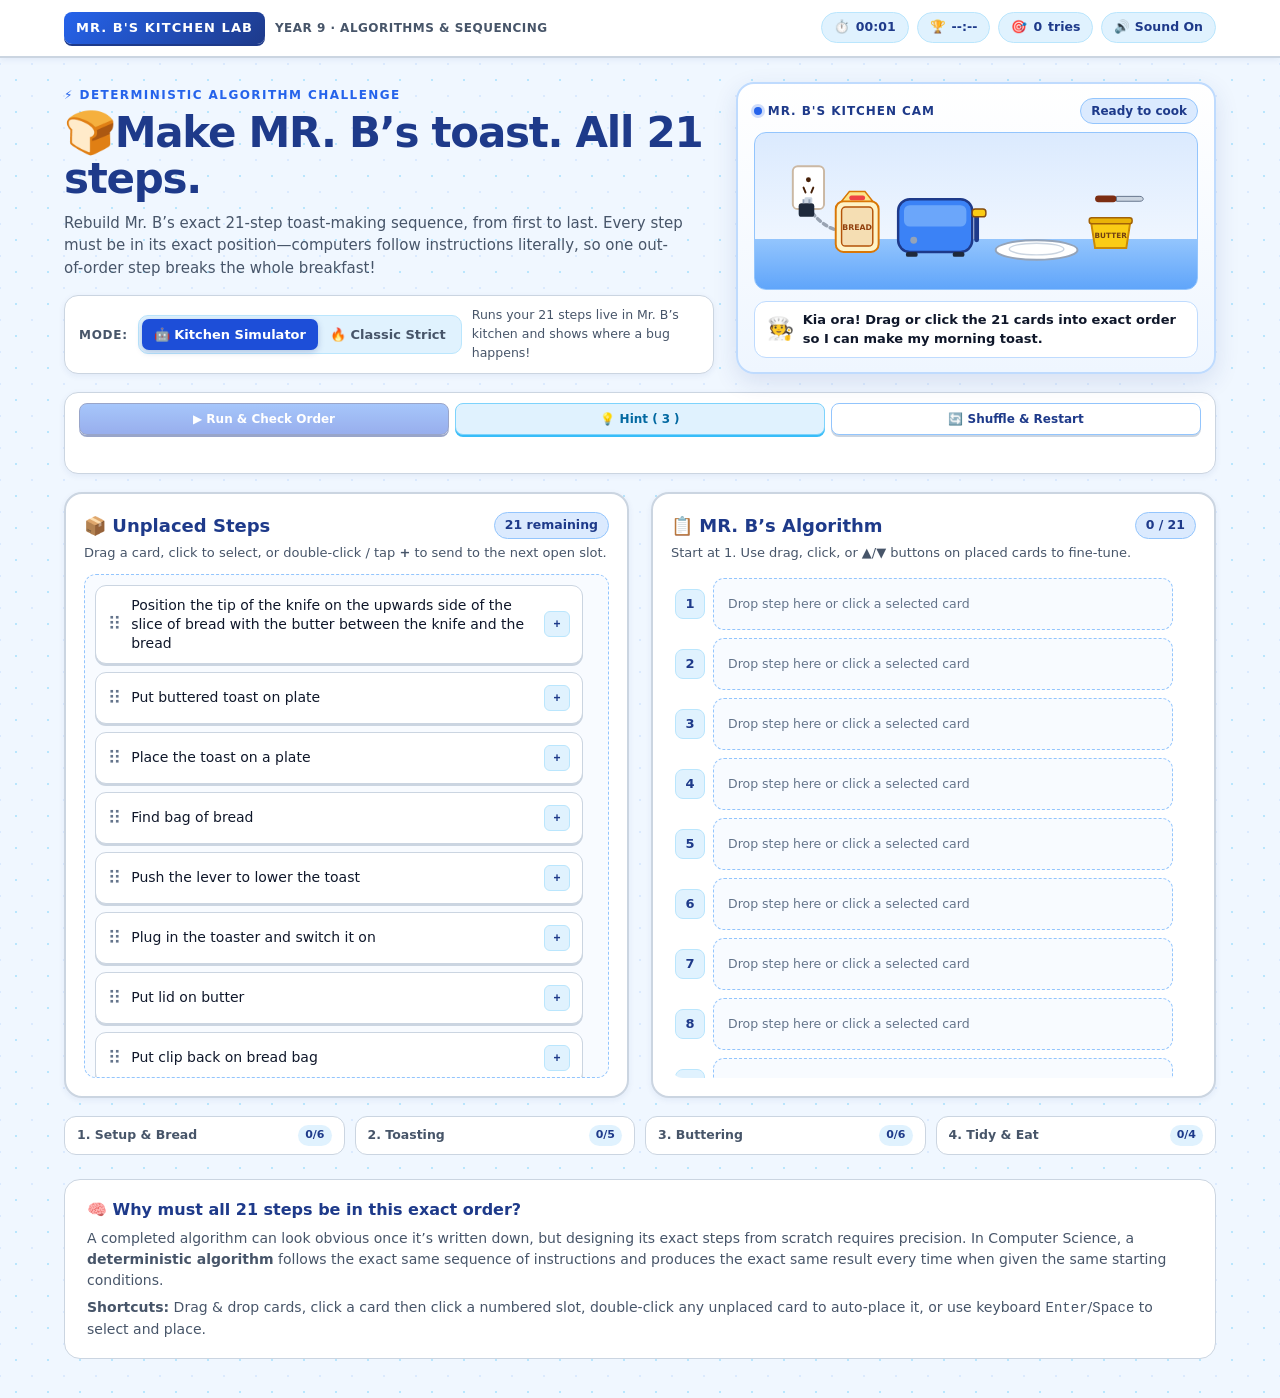
==== commit c1808d1c: "v2" ====
--- a/cs3toast.html
+++ b/cs3toast.html
@@ -698,41 +698,40 @@
   }
 
   /* Controls Bar */
-  .controls {
+  .panel-controls {
     display: flex;
-    justify-content: space-between;
-    align-items: center;
-    gap: 16px;
-    margin-top: 20px;
-    background: var(--paper);
-    border: 2px solid #cbd5e1;
-    border-radius: 16px;
-    padding: 14px 18px;
-    box-shadow: var(--shadow-sm);
-    flex-wrap: wrap;
+    flex-direction: column;
+    gap: 6px;
+    margin-bottom: 10px;
+    padding-bottom: 10px;
+    border-bottom: 1.5px solid #e2e8f0;
   }
 
   .buttons {
     display: flex;
-    gap: 10px;
-    flex-wrap: wrap;
+    gap: 6px;
+    flex-wrap: nowrap;
     align-items: center;
   }
 
   button.action {
-    border: 2px solid var(--crust-dark);
+    border: 1.5px solid var(--crust-dark);
     background: linear-gradient(180deg, #3b82f6 0%, #1d4ed8 100%);
     color: #ffffff;
-    border-radius: 11px;
-    padding: 11px 20px;
+    border-radius: 8px;
+    padding: 6px 10px;
     font: inherit;
-    font-size: 14.5px;
+    font-size: 12px;
     font-weight: 800;
     cursor: pointer;
-    box-shadow: 0 3px 0 var(--crust-dark);
+    box-shadow: 0 2px 0 var(--crust-dark);
     display: inline-flex;
     align-items: center;
-    gap: 8px;
+    justify-content: center;
+    gap: 4px;
+    white-space: nowrap;
+    flex: 1 1 0;
+    min-width: 0;
     transition: transform 0.1s, filter 0.15s;
   }
 
@@ -776,14 +775,18 @@
   }
 
   .feedback {
-    font-size: 16px;
+    font-size: 14.5px;
     font-weight: 800;
-    min-height: 26px;
+    min-height: 22px;
     margin: 0;
   }
 
   .feedback.error { color: var(--error); }
   .feedback.success { color: var(--success); }
+
+  .phases-bar--footer {
+    margin-top: 14px;
+  }
 
   /* Explanation Footer */
   .explanation {
@@ -886,8 +889,8 @@
     .number { font-size: 11px; height: 24px; }
     .bank, .sequence { height: 54vh; min-height: 340px; }
     .touch-ghost { width: 220px; }
-    .controls { flex-direction: column; align-items: stretch; }
-    .buttons { justify-content: center; }
+    .buttons { gap: 4px; }
+    .buttons button.action { padding: 5px 6px; font-size: 11px; }
   }
 
   @media (prefers-reduced-motion: reduce) {
@@ -1031,12 +1034,16 @@
     </aside>
   </div>
 
-  <!-- 4 Algorithm Phases -->
-  <div class="phases-bar" aria-label="Algorithm phases progress">
-    <div class="phase-chip" id="phase-1"><span>1. Setup &amp; Bread</span><span class="phase-count" id="phase-1-count">0/6</span></div>
-    <div class="phase-chip" id="phase-2"><span>2. Toasting</span><span class="phase-count" id="phase-2-count">0/5</span></div>
-    <div class="phase-chip" id="phase-3"><span>3. Buttering</span><span class="phase-count" id="phase-3-count">0/6</span></div>
-    <div class="phase-chip" id="phase-4"><span>4. Tidy &amp; Eat</span><span class="phase-count" id="phase-4-count">0/4</span></div>
+  <!-- Action Controls in Phase Strip Location -->
+  <div class="phases-bar" aria-label="Algorithm actions">
+    <div class="panel-controls" style="grid-column: 1 / -1; margin: 0; padding: 10px 14px; border: 1.5px solid var(--line); border-radius: 14px; background: var(--paper); box-shadow: var(--shadow-sm);">
+      <div class="buttons">
+        <button class="action" id="check" disabled>▶ Run &amp; Check Order</button>
+        <button class="action hint-btn" id="hint-btn">💡 Hint (<span id="hints-left">3</span>)</button>
+        <button class="action secondary" id="reset">🔄 Shuffle &amp; Restart</button>
+      </div>
+      <p id="feedback" class="feedback" role="status" aria-live="polite" aria-atomic="true"></p>
+    </div>
   </div>
 
   <!-- Main Workspace -->
@@ -1060,14 +1067,12 @@
     </section>
   </div>
 
-  <!-- Action Controls -->
-  <div class="controls">
-    <div class="buttons">
-      <button class="action" id="check" disabled>▶ Run &amp; Check Order</button>
-      <button class="action hint-btn" id="hint-btn">💡 Hint (<span id="hints-left">3</span>)</button>
-      <button class="action secondary" id="reset">🔄 Shuffle &amp; Restart</button>
-    </div>
-    <p id="feedback" class="feedback" role="status" aria-live="polite" aria-atomic="true"></p>
+  <!-- 4 Algorithm Phases Under Algorithm -->
+  <div class="phases-bar" aria-label="Algorithm phases progress">
+    <div class="phase-chip" id="phase-1"><span>1. Setup &amp; Bread</span><span class="phase-count" id="phase-1-count">0/6</span></div>
+    <div class="phase-chip" id="phase-2"><span>2. Toasting</span><span class="phase-count" id="phase-2-count">0/5</span></div>
+    <div class="phase-chip" id="phase-3"><span>3. Buttering</span><span class="phase-count" id="phase-3-count">0/6</span></div>
+    <div class="phase-chip" id="phase-4"><span>4. Tidy &amp; Eat</span><span class="phase-count" id="phase-4-count">0/4</span></div>
   </div>
 
   <section class="explanation" aria-labelledby="why-title">
@@ -1846,7 +1851,8 @@
     const expectedId = EXPECTED_ORDER[i];
 
     row.classList.add('sim-running');
-    row.scrollIntoView({ behavior: 'smooth', block: 'nearest' });
+    const rowTop = row.offsetTop - seqEl.offsetTop;
+    seqEl.scrollTo({ top: Math.max(0, rowTop - seqEl.clientHeight / 2 + row.clientHeight / 2), behavior: 'smooth' });
 
     await new Promise(r => setTimeout(r, 230));
 
